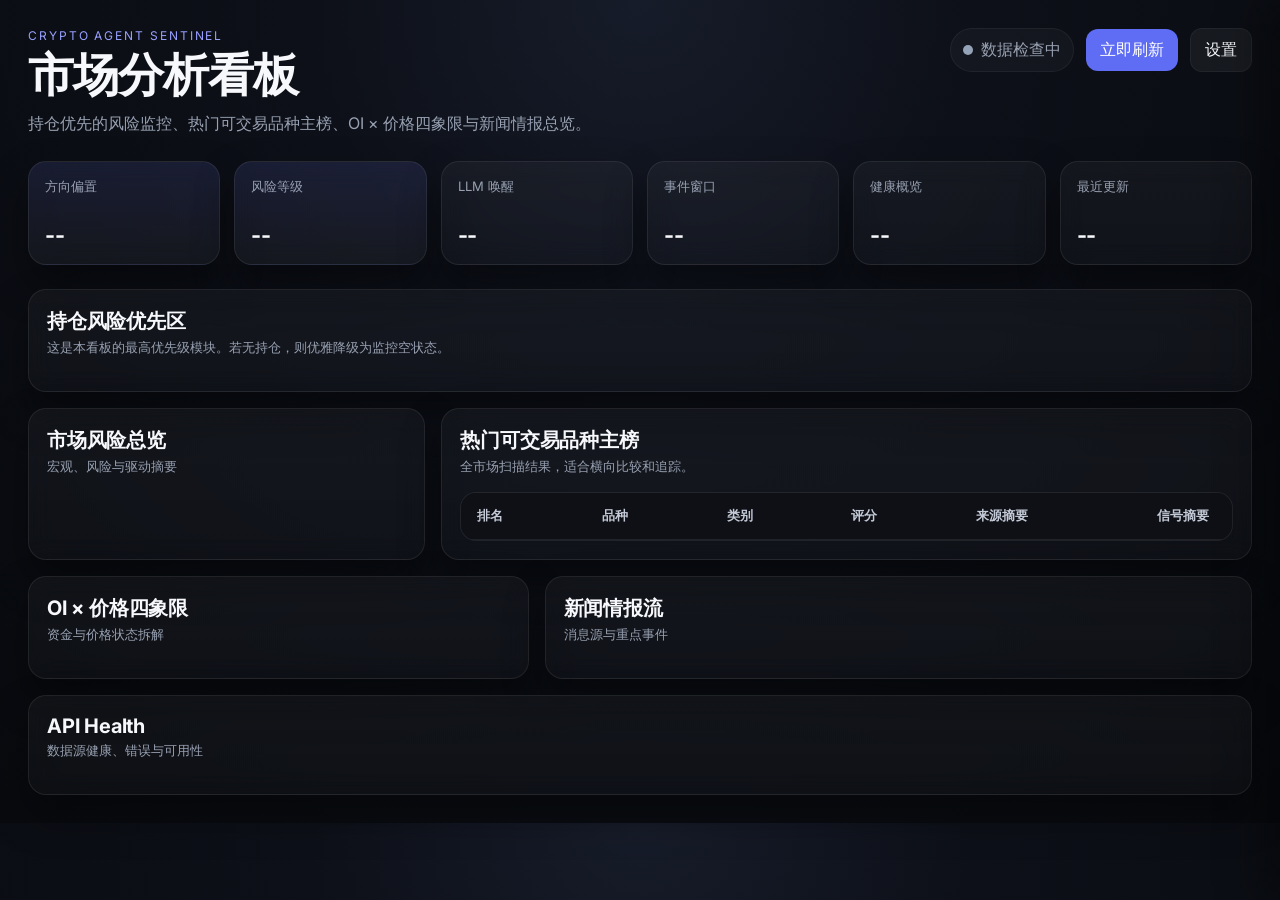
==== dashboard/static/index.html @ 9422a190 "feat: publish okx market sentinel skill repo" ====
<!DOCTYPE html>
<html lang="zh-CN">
<head>
  <meta charset="UTF-8">
  <meta name="viewport" content="width=device-width, initial-scale=1.0">
  <title>市场分析看板</title>
  <link href="https://fonts.googleapis.com/css2?family=Inter:wght@300;400;500;600;700&family=JetBrains+Mono:wght@400;500&display=swap" rel="stylesheet">
  <link rel="stylesheet" href="styles.css">
</head>
<body>
  <div class="app-shell">
    <header class="topbar">
      <div class="hero-copy">
        <p class="eyebrow">Crypto Agent Sentinel</p>
        <h1>市场分析看板</h1>
        <p class="subtitle">持仓优先的风险监控、热门可交易品种主榜、OI × 价格四象限与新闻情报总览。</p>
      </div>
      <div class="top-actions">
        <div class="status-pill">
          <span class="dot" id="top-health-dot"></span>
          <span id="top-health-text">数据检查中</span>
        </div>
        <button id="refresh-now" class="primary-btn">立即刷新</button>
        <button id="open-settings" class="ghost-btn">设置</button>
      </div>
    </header>

    <section class="summary-grid">
      <article class="summary-card card emphasis-risk"><span>方向偏置</span><strong id="regime-bias">--</strong></article>
      <article class="summary-card card emphasis-risk"><span>风险等级</span><strong id="risk-state">--</strong></article>
      <article class="summary-card card"><span>LLM 唤醒</span><strong id="llm-wake">--</strong></article>
      <article class="summary-card card"><span>事件窗口</span><strong id="event-window">--</strong></article>
      <article class="summary-card card"><span>健康概览</span><strong id="health-overview">--</strong></article>
      <article class="summary-card card"><span>最近更新</span><strong id="generated-at">--</strong></article>
    </section>

    <main class="dashboard-grid">
      <section class="card holdings-priority-panel">
        <div class="panel-head">
          <div>
            <h2>持仓风险优先区</h2>
            <p>这是本看板的最高优先级模块。若无持仓，则优雅降级为监控空状态。</p>
          </div>
        </div>
        <div id="holdings-priority-hero" class="holdings-priority-hero"></div>
        <div id="holdings-risk-list" class="holdings-list"></div>
      </section>

      <section class="card market-panel">
        <div class="panel-head"><div><h2>市场风险总览</h2><p>宏观、风险与驱动摘要</p></div></div>
        <div id="market-state" class="market-state"></div>
      </section>

      <section class="card hot-symbols-panel">
        <div class="panel-head">
          <div>
            <h2>热门可交易品种主榜</h2>
            <p>全市场扫描结果，适合横向比较和追踪。</p>
          </div>
        </div>
        <div class="table-shell">
          <table id="hot-symbols-table" class="hot-symbols-table">
            <thead>
              <tr>
                <th>排名</th>
                <th>品种</th>
                <th>类别</th>
                <th>评分</th>
                <th>来源摘要</th>
                <th>信号摘要</th>
              </tr>
            </thead>
            <tbody id="hot-symbols-table-body"></tbody>
          </table>
        </div>
      </section>

      <section class="card quadrant-panel">
        <div class="panel-head"><div><h2>OI × 价格四象限</h2><p>资金与价格状态拆解</p></div></div>
        <div id="quadrant-grid" class="quadrant-grid"></div>
      </section>

      <section class="card news-panel">
        <div class="panel-head"><div><h2>新闻情报流</h2><p>消息源与重点事件</p></div></div>
        <div id="news-columns" class="news-columns"></div>
      </section>

      <section class="card health-panel">
        <div class="panel-head"><div><h2>API Health</h2><p>数据源健康、错误与可用性</p></div></div>
        <div id="health-list" class="health-list"></div>
      </section>
    </main>
  </div>

  <aside id="settings-drawer" class="settings-drawer" aria-hidden="true">
    <div class="drawer-backdrop" id="drawer-backdrop"></div>
    <div class="drawer-panel">
      <div class="drawer-header">
        <div>
          <h2>刷新设置</h2>
          <p>调整后端刷新节奏、前端轮询频率，并可刷新 Semantic Compass 语义短语包。</p>
        </div>
        <button id="close-settings" class="icon-btn" aria-label="关闭设置">×</button>
      </div>
      <div class="settings-grid">
        <label>
          <span>后端刷新频率</span>
          <select id="backend-refresh-minutes">
            <option value="5">5 分钟</option>
            <option value="15">15 分钟</option>
            <option value="30" selected>30 分钟</option>
            <option value="60">60 分钟</option>
          </select>
        </label>
        <label>
          <span>前端轮询频率</span>
          <select id="frontend-poll-seconds">
            <option value="5">5 秒</option>
            <option value="10" selected>10 秒</option>
            <option value="30">30 秒</option>
            <option value="60">60 秒</option>
          </select>
        </label>
        <label>
          <span>Semantic Compass 刷新简报</span>
          <textarea id="semantic-compass-brief" rows="6" placeholder="例如：补充霍尔木兹海峡关闭 / 恢复通航 / 未达升级门槛 / 交易所宕机 / 稳定币脱锚等常见表述"></textarea>
        </label>
        <div class="compass-meta-card">
          <strong>Semantic Compass</strong>
          <p id="semantic-compass-status">状态：idle</p>
          <p id="semantic-compass-updated">最近刷新：--</p>
        </div>
      </div>
      <div class="drawer-actions drawer-actions-split">
        <button id="refresh-semantic-compass" class="ghost-btn">刷新 Semantic Compass</button>
        <button id="save-settings" class="primary-btn">保存设置</button>
      </div>
    </div>
  </aside>

  <script src="app.js"></script>
</body>
</html>
---- dashboard/static/styles.css ----
:root {
  --bg: #090b10;
  --surface-0: #0f1117;
  --surface-1: #151821;
  --surface-2: #1c2130;
  --border: rgba(255,255,255,0.08);
  --border-subtle: rgba(255,255,255,0.05);
  --text: #f7f8fb;
  --muted: #98a1b2;
  --accent: #7c84ff;
  --accent-bg: #5f6df4;
  --green: #22c55e;
  --amber: #f59e0b;
  --red: #ef4444;
  --shadow: 0 20px 40px rgba(0,0,0,0.38);
}
* { box-sizing: border-box; }
body {
  margin: 0;
  font-family: 'Inter', system-ui, -apple-system, 'Segoe UI', Roboto, sans-serif;
  background: radial-gradient(circle at top, #171c2a 0%, #0d1018 32%, #080a0e 100%);
  color: var(--text);
}
.app-shell { max-width: 1480px; margin: 0 auto; padding: 28px; }
.topbar { display: flex; justify-content: space-between; align-items: flex-start; gap: 20px; margin-bottom: 24px; }
.hero-copy { max-width: 820px; }
.eyebrow { color: #98a0ff; text-transform: uppercase; letter-spacing: .16em; font-size: 12px; margin: 0 0 8px; }
h1 { font-size: 46px; line-height: 1; letter-spacing: -1.1px; margin: 0 0 12px; }
.subtitle { color: var(--muted); margin: 0; font-size: 16px; line-height: 1.75; }
.top-actions { display: flex; align-items: center; gap: 12px; }
.status-pill { display: inline-flex; align-items: center; gap: 8px; padding: 10px 12px; border: 1px solid var(--border-subtle); background: rgba(255,255,255,0.03); border-radius: 999px; color: var(--muted); }
.dot { width: 10px; height: 10px; border-radius: 50%; display: inline-block; background: #94a3b8; }
.card { background: linear-gradient(180deg, rgba(255,255,255,0.04), rgba(255,255,255,0.025)); border: 1px solid var(--border); border-radius: 18px; box-shadow: var(--shadow); backdrop-filter: blur(12px); }
button { border: 0; border-radius: 12px; padding: 10px 14px; cursor: pointer; font: inherit; }
.primary-btn { background: var(--accent-bg); color: white; }
.ghost-btn, .icon-btn { background: rgba(255,255,255,0.05); color: var(--text); border: 1px solid var(--border-subtle); }
.summary-grid { display: grid; grid-template-columns: repeat(6, 1fr); gap: 14px; margin-bottom: 24px; }
.summary-card { padding: 16px; min-height: 104px; display: flex; flex-direction: column; justify-content: space-between; }
.summary-card span { color: var(--muted); font-size: 13px; }
.summary-card strong { font-size: 22px; letter-spacing: -0.3px; }
.emphasis-risk { background: linear-gradient(180deg, rgba(124,132,255,0.13), rgba(255,255,255,0.04)); }
.dashboard-grid { display: grid; grid-template-columns: repeat(12, 1fr); gap: 16px; }
.holdings-priority-panel, .market-panel, .hot-symbols-panel, .quadrant-panel, .news-panel, .health-panel { padding: 18px; }
.holdings-priority-panel { grid-column: span 12; }
.market-panel { grid-column: span 4; }
.hot-symbols-panel { grid-column: span 8; }
.quadrant-panel { grid-column: span 5; }
.news-panel { grid-column: span 7; }
.health-panel { grid-column: span 12; }
.panel-head { display: flex; align-items: center; justify-content: space-between; gap: 12px; }
.panel-head h2, .drawer-header h2 { margin: 0; font-size: 20px; letter-spacing: -0.2px; }
.panel-head p, .drawer-header p { margin: 4px 0 0; color: var(--muted); font-size: 13px; }
.market-state, .holdings-priority-hero, .holdings-list, .table-shell, .news-columns, .quadrant-grid, .health-list { margin-top: 16px; }
.priority-state-card, .empty-state-card, .metric-block, .health-item, .news-card, .quadrant-card, .holding-item { padding: 16px; border-radius: 16px; border: 1px solid var(--border-subtle); background: rgba(255,255,255,0.03); }
.section-kicker { display: inline-block; margin-bottom: 8px; color: #aab2ff; font-size: 12px; text-transform: uppercase; letter-spacing: .14em; }
.priority-state-card { display: flex; justify-content: space-between; gap: 18px; align-items: center; }
.priority-state-card h3, .empty-state-card h3 { margin: 0 0 8px; font-size: 22px; letter-spacing: -0.4px; }
.priority-state-card p, .empty-state-card p { margin: 0; color: var(--muted); line-height: 1.7; }
.priority-risk-chip { padding: 10px 14px; border-radius: 999px; font-weight: 600; background: rgba(255,255,255,0.06); white-space: nowrap; }
.empty-state-card { display: flex; align-items: center; gap: 16px; min-height: 120px; }
.empty-state-icon { width: 56px; height: 56px; border-radius: 50%; display: grid; place-items: center; font-size: 24px; color: #b3bafc; background: radial-gradient(circle, rgba(124,132,255,0.22), rgba(124,132,255,0.06)); }
.metric-block h3 { margin: 0 0 8px; font-size: 14px; color: var(--muted); }
.metric-block p, .metric-block li { margin: 0; font-size: 14px; line-height: 1.7; }
.metric-block ul, .quadrant-card ul, .news-card ul { margin: 0; padding-left: 18px; }
.emphasis-block { background: linear-gradient(180deg, rgba(255,255,255,0.05), rgba(255,255,255,0.03)); }
.holdings-list, .health-list { display: grid; gap: 12px; }
.rank-item-top { display: flex; justify-content: space-between; align-items: center; gap: 12px; }
.tag { display: inline-flex; align-items: center; gap: 6px; padding: 5px 8px; border-radius: 999px; font-size: 12px; background: rgba(124,132,255,0.14); color: #d0d3ff; }
.rank-meta, .submeta { color: var(--muted); font-size: 13px; line-height: 1.7; margin-top: 8px; }
.table-shell { overflow: auto; border: 1px solid var(--border-subtle); border-radius: 16px; background: rgba(255,255,255,0.025); }
.hot-symbols-table { width: 100%; border-collapse: collapse; min-width: 860px; }
.hot-symbols-table th, .hot-symbols-table td { padding: 14px 16px; text-align: left; border-bottom: 1px solid rgba(255,255,255,0.05); vertical-align: top; }
.hot-symbols-table th { position: sticky; top: 0; background: rgba(15,17,23,0.98); color: #c4cad7; font-size: 13px; z-index: 1; }
.hot-symbols-table td:nth-child(1), .hot-symbols-table td:nth-child(4) { font-family: 'JetBrains Mono', ui-monospace, monospace; }
.hot-symbols-table tr:hover td { background: rgba(255,255,255,0.025); }
.table-empty { text-align: center; color: var(--muted); }
.news-columns { display: grid; grid-template-columns: 1fr 1fr; gap: 12px; }
.news-card h3, .quadrant-card h3 { margin: 0 0 10px; font-size: 15px; }
.news-card li { margin-bottom: 10px; line-height: 1.65; color: #d6d9e3; }
.news-source { display: block; color: var(--muted); font-size: 12px; margin-top: 4px; }
.quadrant-grid { display: grid; grid-template-columns: 1fr 1fr; gap: 12px; }
.quadrant-card li { display: flex; justify-content: space-between; gap: 12px; margin-bottom: 8px; color: #d6d9e3; }
.empty-list { color: var(--muted); }
.status-ok { color: var(--green); background: rgba(34,197,94,0.12); }
.status-partial, .status-medium { color: var(--amber); background: rgba(245,158,11,0.12); }
.status-error, .status-extreme, .status-high { color: var(--red); background: rgba(239,68,68,0.12); }
.status-low, .status-bullish { color: var(--green); }
.status-neutral { color: #cbd5e1; }
.mono { font-family: 'JetBrains Mono', ui-monospace, monospace; }
.settings-drawer { position: fixed; inset: 0; pointer-events: none; }
.drawer-backdrop { position: absolute; inset: 0; background: rgba(0,0,0,0.48); opacity: 0; transition: opacity .2s ease; }
.drawer-panel { position: absolute; top: 0; right: 0; width: min(420px, 92vw); height: 100%; padding: 24px; background: linear-gradient(180deg, rgba(24,28,40,0.98), rgba(14,17,25,0.98)); border-left: 1px solid var(--border); transform: translateX(100%); transition: transform .24s ease; box-shadow: -20px 0 40px rgba(0,0,0,0.35); }
.settings-drawer.open { pointer-events: auto; }
.settings-drawer.open .drawer-backdrop { opacity: 1; }
.settings-drawer.open .drawer-panel { transform: translateX(0); }
.drawer-header { display: flex; justify-content: space-between; gap: 12px; align-items: start; margin-bottom: 20px; }
.settings-grid { display: grid; grid-template-columns: 1fr; gap: 14px; }
label span { display: block; color: var(--muted); font-size: 13px; margin-bottom: 8px; }
select, textarea { width: 100%; background: rgba(255,255,255,0.04); color: var(--text); border: 1px solid var(--border-subtle); border-radius: 12px; padding: 10px 12px; font: inherit; }
textarea { min-height: 120px; resize: vertical; }
.compass-meta-card { border: 1px solid var(--border-subtle); border-radius: 16px; padding: 14px; background: rgba(255,255,255,0.03); }
.compass-meta-card p { margin: 8px 0 0; color: var(--muted); }
.drawer-actions { margin-top: 20px; display: flex; justify-content: flex-end; }
.drawer-actions-split { justify-content: space-between; gap: 12px; }
@media (max-width: 1180px) {
  .summary-grid { grid-template-columns: repeat(3, 1fr); }
  .topbar { flex-direction: column; }
  .market-panel, .hot-symbols-panel, .quadrant-panel, .news-panel, .health-panel { grid-column: span 12; }
}
@media (max-width: 720px) {
  .app-shell { padding: 16px; }
  h1 { font-size: 34px; }
  .summary-grid { grid-template-columns: repeat(2, 1fr); }
  .top-actions { width: 100%; flex-wrap: wrap; }
  .news-columns, .quadrant-grid { grid-template-columns: 1fr; }
  .priority-state-card { flex-direction: column; align-items: flex-start; }
  .empty-state-card { flex-direction: column; align-items: flex-start; }
}
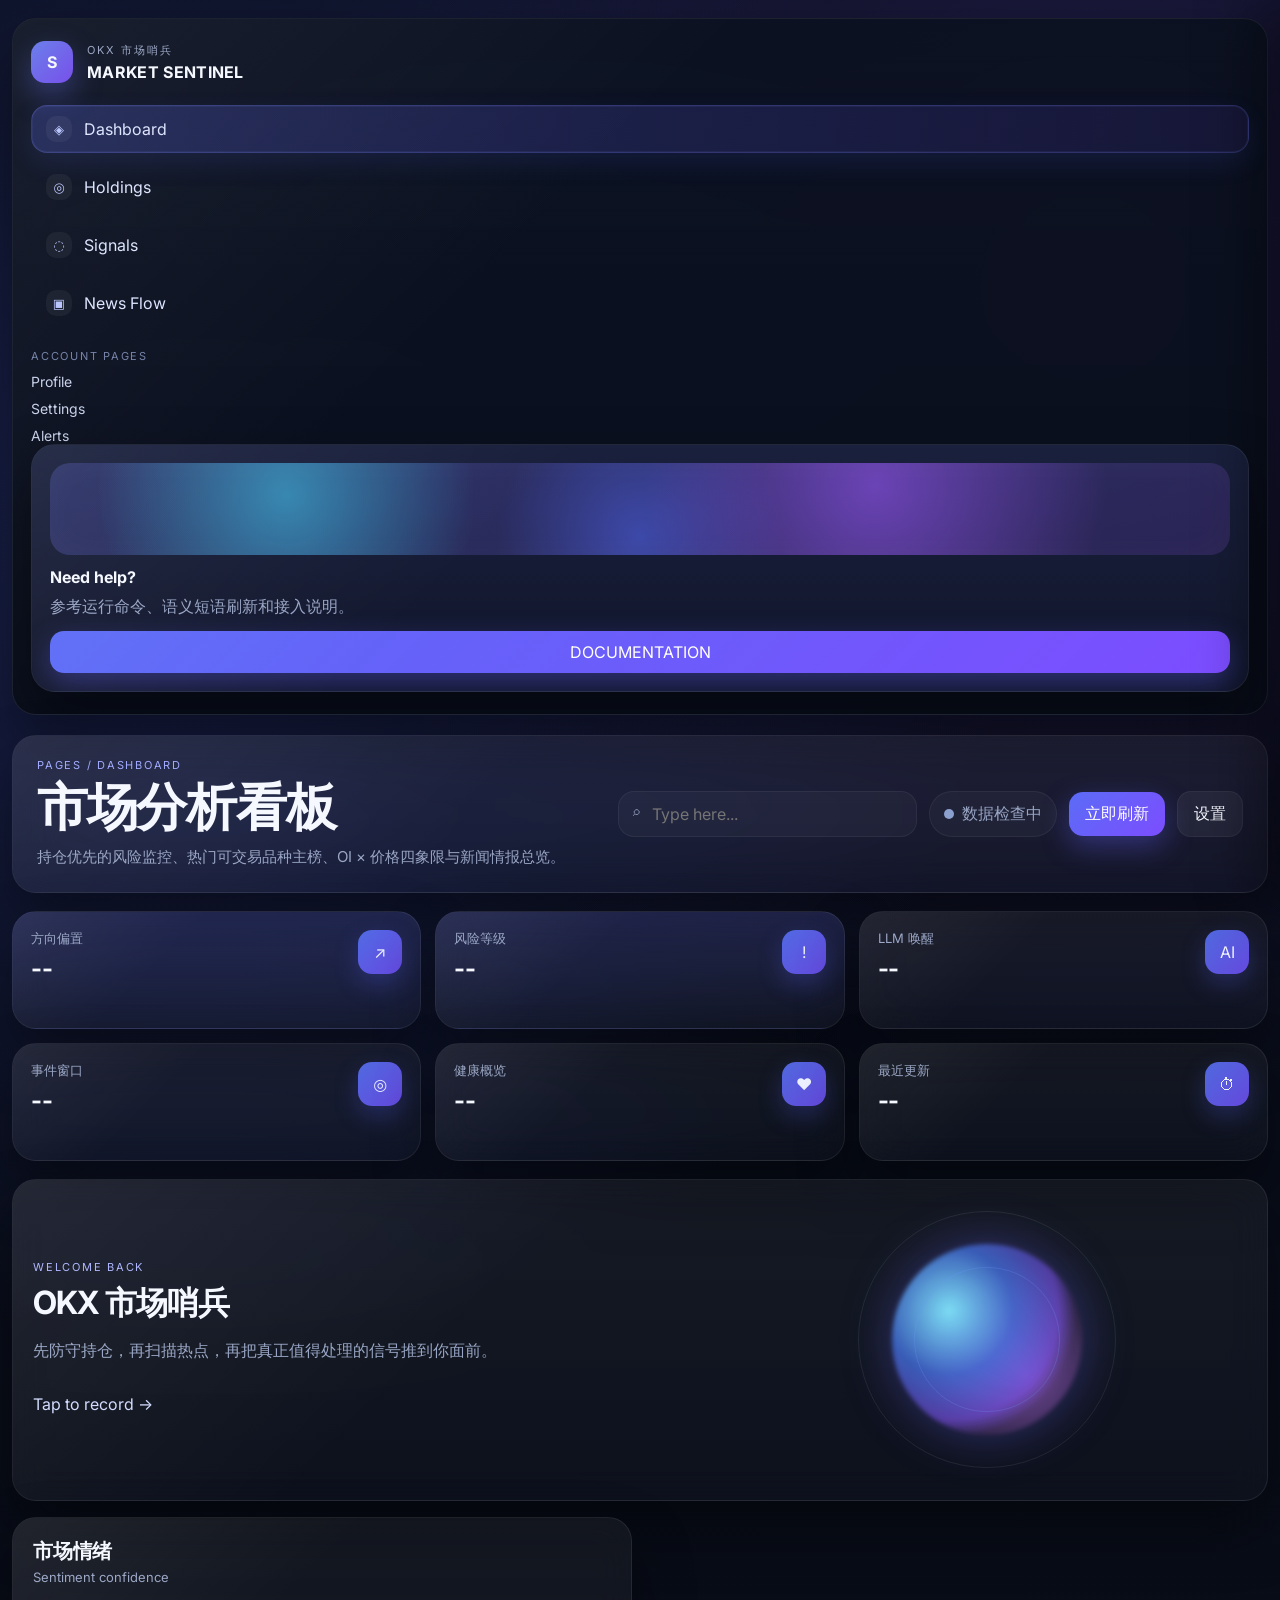
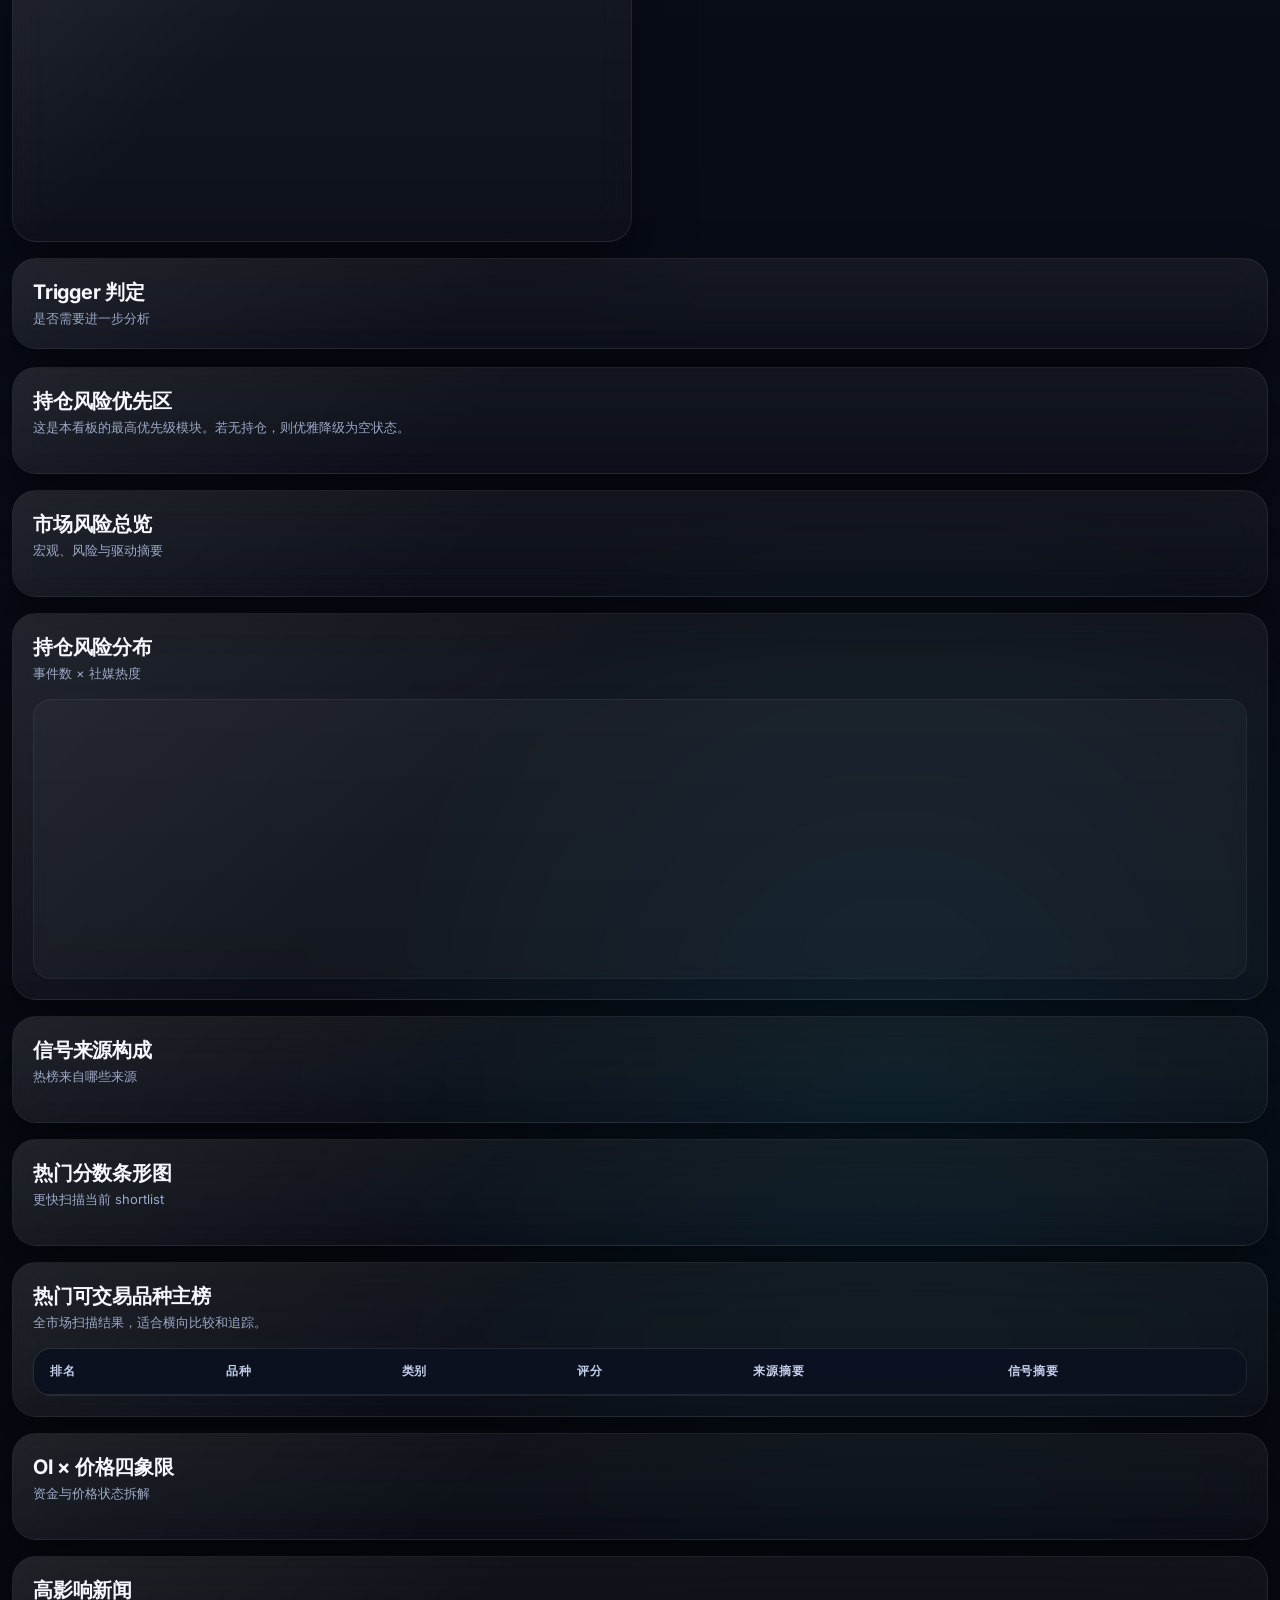
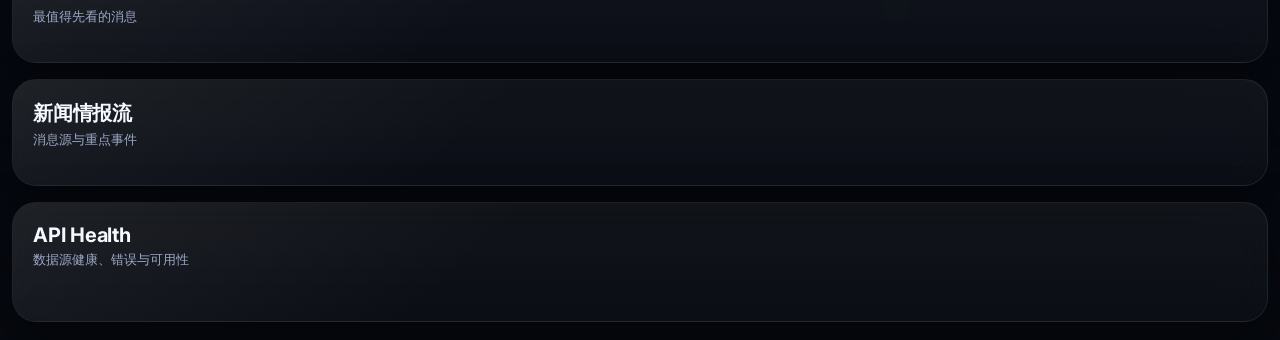
==== commit cd67a796: "feat: redesign dashboard and add screenshot to chinese readme" ====
--- a/dashboard/static/index.html
+++ b/dashboard/static/index.html
@@ -8,88 +8,270 @@
   <link rel="stylesheet" href="styles.css">
 </head>
 <body>
-  <div class="app-shell">
-    <header class="topbar">
-      <div class="hero-copy">
-        <p class="eyebrow">Crypto Agent Sentinel</p>
-        <h1>市场分析看板</h1>
-        <p class="subtitle">持仓优先的风险监控、热门可交易品种主榜、OI × 价格四象限与新闻情报总览。</p>
-      </div>
-      <div class="top-actions">
-        <div class="status-pill">
-          <span class="dot" id="top-health-dot"></span>
-          <span id="top-health-text">数据检查中</span>
-        </div>
-        <button id="refresh-now" class="primary-btn">立即刷新</button>
-        <button id="open-settings" class="ghost-btn">设置</button>
-      </div>
-    </header>
-
-    <section class="summary-grid">
-      <article class="summary-card card emphasis-risk"><span>方向偏置</span><strong id="regime-bias">--</strong></article>
-      <article class="summary-card card emphasis-risk"><span>风险等级</span><strong id="risk-state">--</strong></article>
-      <article class="summary-card card"><span>LLM 唤醒</span><strong id="llm-wake">--</strong></article>
-      <article class="summary-card card"><span>事件窗口</span><strong id="event-window">--</strong></article>
-      <article class="summary-card card"><span>健康概览</span><strong id="health-overview">--</strong></article>
-      <article class="summary-card card"><span>最近更新</span><strong id="generated-at">--</strong></article>
-    </section>
-
-    <main class="dashboard-grid">
-      <section class="card holdings-priority-panel">
-        <div class="panel-head">
-          <div>
-            <h2>持仓风险优先区</h2>
-            <p>这是本看板的最高优先级模块。若无持仓，则优雅降级为监控空状态。</p>
-          </div>
-        </div>
-        <div id="holdings-priority-hero" class="holdings-priority-hero"></div>
-        <div id="holdings-risk-list" class="holdings-list"></div>
+  <div class="app-shell dashboard-layout">
+    <aside class="dashboard-sidebar card">
+      <div class="brand-block">
+        <div class="brand-mark">S</div>
+        <div>
+          <p class="brand-kicker">OKX 市场哨兵</p>
+          <h2>MARKET SENTINEL</h2>
+        </div>
+      </div>
+
+      <nav class="sidebar-nav">
+        <button class="sidebar-item is-active">
+          <span class="sidebar-icon">◈</span>
+          <span>Dashboard</span>
+        </button>
+        <button class="sidebar-item">
+          <span class="sidebar-icon">◎</span>
+          <span>Holdings</span>
+        </button>
+        <button class="sidebar-item">
+          <span class="sidebar-icon">◌</span>
+          <span>Signals</span>
+        </button>
+        <button class="sidebar-item">
+          <span class="sidebar-icon">▣</span>
+          <span>News Flow</span>
+        </button>
+      </nav>
+
+      <div class="sidebar-section-label">ACCOUNT PAGES</div>
+      <div class="sidebar-mini-list">
+        <span>Profile</span>
+        <span>Settings</span>
+        <span>Alerts</span>
+      </div>
+
+      <div class="sidebar-help card">
+        <div class="sidebar-help-glow"></div>
+        <strong>Need help?</strong>
+        <p>参考运行命令、语义短语刷新和接入说明。</p>
+        <button class="primary-btn sidebar-doc-btn">DOCUMENTATION</button>
+      </div>
+    </aside>
+
+    <div class="main-shell">
+      <header class="topbar card">
+        <div class="hero-copy">
+          <p class="eyebrow">Pages / Dashboard</p>
+          <h1>市场分析看板</h1>
+          <p class="subtitle">持仓优先的风险监控、热门可交易品种主榜、OI × 价格四象限与新闻情报总览。</p>
+        </div>
+        <div class="top-actions">
+          <label class="search-shell">
+            <span>⌕</span>
+            <input id="dashboard-search" type="search" placeholder="Type here...">
+          </label>
+          <div class="status-pill">
+            <span class="dot" id="top-health-dot"></span>
+            <span id="top-health-text">数据检查中</span>
+          </div>
+          <button id="refresh-now" class="primary-btn">立即刷新</button>
+          <button id="open-settings" class="ghost-btn">设置</button>
+        </div>
+      </header>
+
+      <section class="summary-grid">
+        <article class="summary-card card emphasis-risk">
+          <div>
+            <span>方向偏置</span>
+            <strong id="regime-bias">--</strong>
+          </div>
+          <div class="summary-icon">↗</div>
+        </article>
+        <article class="summary-card card emphasis-risk">
+          <div>
+            <span>风险等级</span>
+            <strong id="risk-state">--</strong>
+          </div>
+          <div class="summary-icon">!</div>
+        </article>
+        <article class="summary-card card">
+          <div>
+            <span>LLM 唤醒</span>
+            <strong id="llm-wake">--</strong>
+          </div>
+          <div class="summary-icon">AI</div>
+        </article>
+        <article class="summary-card card">
+          <div>
+            <span>事件窗口</span>
+            <strong id="event-window">--</strong>
+          </div>
+          <div class="summary-icon">◎</div>
+        </article>
+        <article class="summary-card card">
+          <div>
+            <span>健康概览</span>
+            <strong id="health-overview">--</strong>
+          </div>
+          <div class="summary-icon">♥</div>
+        </article>
+        <article class="summary-card card">
+          <div>
+            <span>最近更新</span>
+            <strong id="generated-at">--</strong>
+          </div>
+          <div class="summary-icon">⏱</div>
+        </article>
       </section>
 
-      <section class="card market-panel">
-        <div class="panel-head"><div><h2>市场风险总览</h2><p>宏观、风险与驱动摘要</p></div></div>
-        <div id="market-state" class="market-state"></div>
+      <section class="hero-grid">
+        <article id="welcome-hero-card" class="card welcome-hero-card">
+          <div class="welcome-copy">
+            <span class="section-kicker">Welcome back</span>
+            <h2>OKX 市场哨兵</h2>
+            <p id="welcome-hero-text">先防守持仓，再扫描热点，再把真正值得处理的信号推到你面前。</p>
+            <button class="ghost-btn hero-link-btn">Tap to record →</button>
+          </div>
+          <div class="hero-orb-wrap" aria-hidden="true">
+            <div class="hero-orb"></div>
+            <div class="hero-ring hero-ring-a"></div>
+            <div class="hero-ring hero-ring-b"></div>
+          </div>
+        </article>
+
+        <article id="sentiment-gauge-panel" class="card sentiment-gauge-panel">
+          <div class="panel-head compact-head">
+            <div>
+              <h2>市场情绪</h2>
+              <p>Sentiment confidence</p>
+            </div>
+          </div>
+          <div id="sentiment-gauge" class="gauge-shell"></div>
+        </article>
+
+        <article id="wake-banner-panel" class="card wake-banner-panel">
+          <div class="panel-head compact-head">
+            <div>
+              <h2>Trigger 判定</h2>
+              <p>是否需要进一步分析</p>
+            </div>
+          </div>
+          <div id="wake-banner-body" class="wake-banner-body"></div>
+        </article>
       </section>
 
-      <section class="card hot-symbols-panel">
-        <div class="panel-head">
-          <div>
-            <h2>热门可交易品种主榜</h2>
-            <p>全市场扫描结果，适合横向比较和追踪。</p>
-          </div>
-        </div>
-        <div class="table-shell">
-          <table id="hot-symbols-table" class="hot-symbols-table">
-            <thead>
-              <tr>
-                <th>排名</th>
-                <th>品种</th>
-                <th>类别</th>
-                <th>评分</th>
-                <th>来源摘要</th>
-                <th>信号摘要</th>
-              </tr>
-            </thead>
-            <tbody id="hot-symbols-table-body"></tbody>
-          </table>
-        </div>
-      </section>
-
-      <section class="card quadrant-panel">
-        <div class="panel-head"><div><h2>OI × 价格四象限</h2><p>资金与价格状态拆解</p></div></div>
-        <div id="quadrant-grid" class="quadrant-grid"></div>
-      </section>
-
-      <section class="card news-panel">
-        <div class="panel-head"><div><h2>新闻情报流</h2><p>消息源与重点事件</p></div></div>
-        <div id="news-columns" class="news-columns"></div>
-      </section>
-
-      <section class="card health-panel">
-        <div class="panel-head"><div><h2>API Health</h2><p>数据源健康、错误与可用性</p></div></div>
-        <div id="health-list" class="health-list"></div>
-      </section>
-    </main>
+      <main class="dashboard-grid">
+        <section class="card holdings-priority-panel">
+          <div class="panel-head">
+            <div>
+              <h2>持仓风险优先区</h2>
+              <p>这是本看板的最高优先级模块。若无持仓，则优雅降级为空状态。</p>
+            </div>
+          </div>
+          <div id="holdings-priority-hero" class="holdings-priority-hero"></div>
+          <div id="holdings-risk-list" class="holdings-list"></div>
+        </section>
+
+        <section class="card market-panel">
+          <div class="panel-head">
+            <div>
+              <h2>市场风险总览</h2>
+              <p>宏观、风险与驱动摘要</p>
+            </div>
+          </div>
+          <div id="market-state" class="market-state"></div>
+        </section>
+
+        <section id="holdings-scatter-panel" class="card holdings-scatter-panel">
+          <div class="panel-head">
+            <div>
+              <h2>持仓风险分布</h2>
+              <p>事件数 × 社媒热度</p>
+            </div>
+          </div>
+          <div id="holdings-scatter-plot" class="chart-canvas scatter-plot"></div>
+        </section>
+
+        <section id="source-composition-panel" class="card source-composition-panel">
+          <div class="panel-head">
+            <div>
+              <h2>信号来源构成</h2>
+              <p>热榜来自哪些来源</p>
+            </div>
+          </div>
+          <div id="source-composition-chart" class="composition-chart"></div>
+        </section>
+
+        <section id="score-bar-panel" class="card score-bar-panel">
+          <div class="panel-head">
+            <div>
+              <h2>热门分数条形图</h2>
+              <p>更快扫描当前 shortlist</p>
+            </div>
+          </div>
+          <div id="score-bar-chart" class="score-bar-chart"></div>
+        </section>
+
+        <section class="card hot-symbols-panel">
+          <div class="panel-head">
+            <div>
+              <h2>热门可交易品种主榜</h2>
+              <p>全市场扫描结果，适合横向比较和追踪。</p>
+            </div>
+          </div>
+          <div class="table-shell">
+            <table id="hot-symbols-table" class="hot-symbols-table">
+              <thead>
+                <tr>
+                  <th>排名</th>
+                  <th>品种</th>
+                  <th>类别</th>
+                  <th>评分</th>
+                  <th>来源摘要</th>
+                  <th>信号摘要</th>
+                </tr>
+              </thead>
+              <tbody id="hot-symbols-table-body"></tbody>
+            </table>
+          </div>
+        </section>
+
+        <section class="card quadrant-panel">
+          <div class="panel-head">
+            <div>
+              <h2>OI × 价格四象限</h2>
+              <p>资金与价格状态拆解</p>
+            </div>
+          </div>
+          <div id="quadrant-grid" class="quadrant-grid"></div>
+        </section>
+
+        <section id="high-impact-news-panel" class="card high-impact-news-panel">
+          <div class="panel-head">
+            <div>
+              <h2>高影响新闻</h2>
+              <p>最值得先看的消息</p>
+            </div>
+          </div>
+          <div id="high-impact-news-list" class="high-impact-news-list"></div>
+        </section>
+
+        <section class="card news-panel">
+          <div class="panel-head">
+            <div>
+              <h2>新闻情报流</h2>
+              <p>消息源与重点事件</p>
+            </div>
+          </div>
+          <div id="news-columns" class="news-columns"></div>
+        </section>
+
+        <section class="card health-panel">
+          <div class="panel-head">
+            <div>
+              <h2>API Health</h2>
+              <p>数据源健康、错误与可用性</p>
+            </div>
+          </div>
+          <div id="health-overview-chart" class="health-overview-chart"></div>
+          <div id="health-list" class="health-list"></div>
+        </section>
+      </main>
+    </div>
   </div>
 
   <aside id="settings-drawer" class="settings-drawer" aria-hidden="true">
--- a/dashboard/static/styles.css
+++ b/dashboard/static/styles.css
@@ -1,118 +1,793 @@
 :root {
-  --bg: #090b10;
-  --surface-0: #0f1117;
-  --surface-1: #151821;
-  --surface-2: #1c2130;
-  --border: rgba(255,255,255,0.08);
-  --border-subtle: rgba(255,255,255,0.05);
-  --text: #f7f8fb;
-  --muted: #98a1b2;
-  --accent: #7c84ff;
-  --accent-bg: #5f6df4;
+  --bg: #070b14;
+  --bg-2: #0b1020;
+  --surface-0: rgba(11, 17, 32, 0.88);
+  --surface-1: rgba(18, 24, 43, 0.92);
+  --surface-2: rgba(24, 31, 56, 0.92);
+  --panel-glow: rgba(76, 106, 255, 0.22);
+  --panel-glow-2: rgba(141, 92, 255, 0.22);
+  --border: rgba(255, 255, 255, 0.08);
+  --border-subtle: rgba(255, 255, 255, 0.05);
+  --text: #f6f8ff;
+  --muted: #98a5c4;
+  --muted-2: #7381a7;
+  --accent: #7e87ff;
+  --accent-2: #65d9ff;
+  --accent-bg: linear-gradient(135deg, #5b6cf6 0%, #7c4dff 100%);
   --green: #22c55e;
   --amber: #f59e0b;
   --red: #ef4444;
-  --shadow: 0 20px 40px rgba(0,0,0,0.38);
-}
+  --shadow: 0 28px 60px rgba(0, 0, 0, 0.42);
+}
+
 * { box-sizing: border-box; }
+
+html, body { min-height: 100%; }
+
 body {
   margin: 0;
   font-family: 'Inter', system-ui, -apple-system, 'Segoe UI', Roboto, sans-serif;
-  background: radial-gradient(circle at top, #171c2a 0%, #0d1018 32%, #080a0e 100%);
   color: var(--text);
-}
-.app-shell { max-width: 1480px; margin: 0 auto; padding: 28px; }
-.topbar { display: flex; justify-content: space-between; align-items: flex-start; gap: 20px; margin-bottom: 24px; }
-.hero-copy { max-width: 820px; }
-.eyebrow { color: #98a0ff; text-transform: uppercase; letter-spacing: .16em; font-size: 12px; margin: 0 0 8px; }
-h1 { font-size: 46px; line-height: 1; letter-spacing: -1.1px; margin: 0 0 12px; }
-.subtitle { color: var(--muted); margin: 0; font-size: 16px; line-height: 1.75; }
-.top-actions { display: flex; align-items: center; gap: 12px; }
-.status-pill { display: inline-flex; align-items: center; gap: 8px; padding: 10px 12px; border: 1px solid var(--border-subtle); background: rgba(255,255,255,0.03); border-radius: 999px; color: var(--muted); }
-.dot { width: 10px; height: 10px; border-radius: 50%; display: inline-block; background: #94a3b8; }
-.card { background: linear-gradient(180deg, rgba(255,255,255,0.04), rgba(255,255,255,0.025)); border: 1px solid var(--border); border-radius: 18px; box-shadow: var(--shadow); backdrop-filter: blur(12px); }
-button { border: 0; border-radius: 12px; padding: 10px 14px; cursor: pointer; font: inherit; }
-.primary-btn { background: var(--accent-bg); color: white; }
-.ghost-btn, .icon-btn { background: rgba(255,255,255,0.05); color: var(--text); border: 1px solid var(--border-subtle); }
-.summary-grid { display: grid; grid-template-columns: repeat(6, 1fr); gap: 14px; margin-bottom: 24px; }
-.summary-card { padding: 16px; min-height: 104px; display: flex; flex-direction: column; justify-content: space-between; }
-.summary-card span { color: var(--muted); font-size: 13px; }
-.summary-card strong { font-size: 22px; letter-spacing: -0.3px; }
-.emphasis-risk { background: linear-gradient(180deg, rgba(124,132,255,0.13), rgba(255,255,255,0.04)); }
-.dashboard-grid { display: grid; grid-template-columns: repeat(12, 1fr); gap: 16px; }
-.holdings-priority-panel, .market-panel, .hot-symbols-panel, .quadrant-panel, .news-panel, .health-panel { padding: 18px; }
+  background:
+    radial-gradient(circle at 15% 15%, rgba(83, 99, 255, 0.22), transparent 26%),
+    radial-gradient(circle at 85% 8%, rgba(129, 82, 255, 0.18), transparent 24%),
+    radial-gradient(circle at 70% 75%, rgba(31, 208, 255, 0.08), transparent 20%),
+    linear-gradient(180deg, #0a0f1d 0%, #060910 100%);
+}
+
+button, input, textarea, select { font: inherit; }
+button { cursor: pointer; }
+
+.app-shell {
+  width: min(1680px, calc(100vw - 24px));
+  margin: 0 auto;
+  padding: 18px 0;
+}
+
+.dashboard-layout {
+  display: grid;
+  grid-template-columns: 280px minmax(0, 1fr);
+  gap: 20px;
+}
+
+.card {
+  position: relative;
+  background: linear-gradient(180deg, rgba(255,255,255,0.055), rgba(255,255,255,0.025));
+  border: 1px solid var(--border);
+  border-radius: 24px;
+  box-shadow: var(--shadow);
+  backdrop-filter: blur(18px);
+  overflow: hidden;
+}
+
+.card::before {
+  content: '';
+  position: absolute;
+  inset: 0;
+  background: linear-gradient(135deg, rgba(255,255,255,0.06), transparent 38%);
+  pointer-events: none;
+}
+
+.dashboard-sidebar {
+  min-height: calc(100vh - 36px);
+  padding: 22px 18px;
+  display: flex;
+  flex-direction: column;
+  background: linear-gradient(180deg, rgba(12, 18, 33, 0.96), rgba(10, 15, 28, 0.98));
+}
+
+.brand-block {
+  display: flex;
+  align-items: center;
+  gap: 14px;
+  margin-bottom: 22px;
+}
+
+.brand-mark {
+  width: 42px;
+  height: 42px;
+  border-radius: 14px;
+  display: grid;
+  place-items: center;
+  font-weight: 700;
+  background: linear-gradient(135deg, rgba(108, 131, 255, 0.9), rgba(124, 77, 255, 0.9));
+  box-shadow: 0 12px 30px rgba(101, 113, 255, 0.35);
+}
+
+.brand-kicker {
+  margin: 0 0 4px;
+  color: var(--muted);
+  font-size: 11px;
+  letter-spacing: .18em;
+  text-transform: uppercase;
+}
+
+.brand-block h2 {
+  margin: 0;
+  font-size: 16px;
+  letter-spacing: 0.02em;
+}
+
+.sidebar-nav {
+  display: grid;
+  gap: 10px;
+}
+
+.sidebar-item {
+  display: flex;
+  align-items: center;
+  gap: 12px;
+  min-height: 48px;
+  padding: 0 14px;
+  border: 1px solid transparent;
+  border-radius: 16px;
+  background: transparent;
+  color: #dce4ff;
+  text-align: left;
+}
+
+.sidebar-item.is-active,
+.sidebar-item:hover {
+  background: linear-gradient(90deg, rgba(93, 110, 255, 0.24), rgba(123, 78, 255, 0.10));
+  border-color: rgba(123, 132, 255, 0.24);
+  box-shadow: inset 0 0 0 1px rgba(129, 139, 255, 0.08), 0 10px 24px rgba(61, 78, 194, 0.16);
+}
+
+.sidebar-icon {
+  width: 26px;
+  height: 26px;
+  display: grid;
+  place-items: center;
+  border-radius: 10px;
+  background: rgba(255,255,255,0.05);
+  color: #b9c4ff;
+  font-size: 13px;
+}
+
+.sidebar-section-label {
+  margin: 22px 0 10px;
+  color: var(--muted-2);
+  font-size: 11px;
+  letter-spacing: .16em;
+  text-transform: uppercase;
+}
+
+.sidebar-mini-list {
+  display: grid;
+  gap: 10px;
+  color: #c9d2eb;
+  font-size: 14px;
+}
+
+.sidebar-help {
+  margin-top: auto;
+  padding: 18px;
+  background: linear-gradient(180deg, rgba(27, 34, 63, 0.95), rgba(17, 22, 43, 0.98));
+}
+
+.sidebar-help-glow {
+  width: 100%;
+  height: 92px;
+  margin-bottom: 12px;
+  border-radius: 20px;
+  background:
+    radial-gradient(circle at 20% 35%, rgba(58, 219, 255, 0.5), transparent 20%),
+    radial-gradient(circle at 70% 25%, rgba(159, 88, 255, 0.55), transparent 28%),
+    radial-gradient(circle at 50% 80%, rgba(83, 107, 255, 0.48), transparent 24%),
+    linear-gradient(135deg, rgba(108, 119, 255, 0.22), rgba(149, 83, 255, 0.16));
+  box-shadow: inset 0 0 40px rgba(255,255,255,0.03);
+}
+
+.sidebar-help strong { display: block; margin-bottom: 6px; }
+.sidebar-help p { margin: 0 0 12px; color: var(--muted); line-height: 1.65; }
+.sidebar-doc-btn { width: 100%; justify-content: center; }
+
+.main-shell {
+  display: grid;
+  gap: 18px;
+}
+
+.topbar {
+  display: flex;
+  align-items: center;
+  justify-content: space-between;
+  gap: 18px;
+  padding: 22px 24px;
+}
+
+.hero-copy { max-width: 760px; }
+.eyebrow {
+  color: #9da8ff;
+  text-transform: uppercase;
+  letter-spacing: .16em;
+  font-size: 11px;
+  margin: 0 0 8px;
+}
+h1 {
+  margin: 0 0 10px;
+  font-size: clamp(34px, 4vw, 52px);
+  line-height: 1.02;
+  letter-spacing: -1.3px;
+}
+.subtitle {
+  margin: 0;
+  color: var(--muted);
+  font-size: 15px;
+  line-height: 1.8;
+}
+
+.top-actions {
+  display: flex;
+  align-items: center;
+  gap: 12px;
+  flex-wrap: wrap;
+  justify-content: flex-end;
+}
+
+.search-shell {
+  display: inline-flex;
+  align-items: center;
+  gap: 10px;
+  min-width: 220px;
+  padding: 0 14px;
+  height: 46px;
+  border-radius: 16px;
+  border: 1px solid var(--border-subtle);
+  background: rgba(255,255,255,0.035);
+  color: var(--muted);
+}
+.search-shell input {
+  border: 0;
+  outline: 0;
+  color: var(--text);
+  width: 100%;
+  background: transparent;
+}
+
+.status-pill {
+  display: inline-flex;
+  align-items: center;
+  gap: 8px;
+  height: 46px;
+  padding: 0 14px;
+  border: 1px solid var(--border-subtle);
+  background: rgba(255,255,255,0.035);
+  border-radius: 999px;
+  color: var(--muted);
+}
+
+.dot {
+  width: 10px;
+  height: 10px;
+  border-radius: 50%;
+  display: inline-block;
+  background: #8ca0cf;
+}
+
+button {
+  border: 0;
+  border-radius: 14px;
+  padding: 11px 16px;
+}
+
+.primary-btn {
+  color: white;
+  background: var(--accent-bg);
+  box-shadow: 0 10px 28px rgba(99, 96, 255, 0.35);
+}
+
+.ghost-btn, .icon-btn {
+  color: var(--text);
+  background: rgba(255,255,255,0.055);
+  border: 1px solid var(--border-subtle);
+}
+
+.summary-grid {
+  display: grid;
+  grid-template-columns: repeat(6, minmax(0, 1fr));
+  gap: 14px;
+}
+
+.summary-card {
+  min-height: 118px;
+  padding: 18px;
+  display: flex;
+  justify-content: space-between;
+  align-items: stretch;
+  gap: 12px;
+}
+
+.summary-card span {
+  display: block;
+  margin-bottom: 8px;
+  color: var(--muted);
+  font-size: 13px;
+}
+
+.summary-card strong {
+  display: block;
+  font-size: 24px;
+  line-height: 1.1;
+  letter-spacing: -0.4px;
+  word-break: break-word;
+}
+
+.summary-icon {
+  width: 44px;
+  height: 44px;
+  border-radius: 14px;
+  display: grid;
+  place-items: center;
+  color: #ecf0ff;
+  background: linear-gradient(135deg, rgba(90, 120, 255, 0.85), rgba(116, 82, 255, 0.85));
+  box-shadow: 0 10px 24px rgba(90, 104, 255, 0.25);
+}
+
+.emphasis-risk {
+  background: linear-gradient(180deg, rgba(123, 132, 255, 0.18), rgba(255,255,255,0.03));
+}
+
+.hero-grid {
+  display: grid;
+  grid-template-columns: 1.8fr 1fr 1fr;
+  gap: 16px;
+}
+
+.welcome-hero-card,
+.sentiment-gauge-panel,
+.wake-banner-panel,
+.holdings-priority-panel,
+.market-panel,
+.holdings-scatter-panel,
+.source-composition-panel,
+.score-bar-panel,
+.hot-symbols-panel,
+.quadrant-panel,
+.high-impact-news-panel,
+.news-panel,
+.health-panel {
+  padding: 20px;
+}
+
+.welcome-hero-card {
+  display: grid;
+  grid-template-columns: 1.2fr .9fr;
+  align-items: center;
+  min-height: 280px;
+}
+
+.welcome-copy h2 {
+  margin: 0 0 10px;
+  font-size: 32px;
+  letter-spacing: -0.8px;
+}
+
+.welcome-copy p {
+  margin: 0 0 18px;
+  color: var(--muted);
+  line-height: 1.8;
+}
+
+.hero-link-btn { padding-inline: 0; border: 0; background: transparent; color: #d3dcff; }
+.hero-orb-wrap {
+  position: relative;
+  width: min(280px, 100%);
+  aspect-ratio: 1 / 1;
+  margin: 0 auto;
+}
+.hero-orb {
+  position: absolute;
+  inset: 16%;
+  border-radius: 50%;
+  background:
+    radial-gradient(circle at 30% 35%, rgba(130, 231, 255, 0.95), rgba(76, 127, 255, 0.68) 35%, rgba(128, 87, 255, 0.55) 60%, rgba(7,11,20,0) 70%),
+    radial-gradient(circle at 70% 68%, rgba(196, 118, 255, 0.55), rgba(8,12,23,0) 62%);
+  filter: blur(2px);
+  box-shadow: 0 0 50px rgba(111, 104, 255, 0.35);
+}
+.hero-ring {
+  position: absolute;
+  border-radius: 50%;
+  border: 1px solid rgba(255,255,255,0.08);
+}
+.hero-ring-a { inset: 4%; }
+.hero-ring-b { inset: 24%; border-color: rgba(112, 150, 255, 0.24); }
+
+.compact-head h2 { font-size: 18px; }
+.compact-head p { margin-top: 4px; }
+.panel-head { display: flex; align-items: center; justify-content: space-between; gap: 12px; }
+.panel-head h2, .drawer-header h2 { margin: 0; font-size: 20px; letter-spacing: -0.25px; }
+.panel-head p, .drawer-header p { margin: 4px 0 0; color: var(--muted); font-size: 13px; }
+
+.gauge-shell,
+.market-state,
+.holdings-priority-hero,
+.holdings-list,
+.chart-canvas,
+.composition-chart,
+.score-bar-chart,
+.table-shell,
+.high-impact-news-list,
+.news-columns,
+.quadrant-grid,
+.health-overview-chart,
+.health-list { margin-top: 16px; }
+
+.gauge-shell {
+  min-height: 220px;
+  display: grid;
+  place-items: center;
+}
+
+.gauge-wrap {
+  position: relative;
+  width: 210px;
+  height: 210px;
+}
+
+.gauge-svg {
+  width: 210px;
+  height: 210px;
+  transform: rotate(-90deg);
+}
+
+.gauge-center {
+  position: absolute;
+  inset: 0;
+  display: grid;
+  place-items: center;
+  text-align: center;
+}
+
+.gauge-center strong {
+  display: block;
+  font-size: 34px;
+  letter-spacing: -1px;
+}
+
+.gauge-center span,
+.gauge-center p {
+  color: var(--muted);
+  margin: 4px 0 0;
+  font-size: 13px;
+}
+
+.wake-banner-body {
+  display: grid;
+  gap: 12px;
+}
+
+.wake-main {
+  padding: 18px;
+  border-radius: 18px;
+  border: 1px solid var(--border-subtle);
+  background: linear-gradient(135deg, rgba(87, 103, 255, 0.16), rgba(105, 209, 255, 0.08));
+}
+
+.wake-main strong { display: block; font-size: 20px; margin-bottom: 8px; }
+.wake-main p { margin: 0; color: var(--muted); line-height: 1.75; }
+.wake-pill-row { display: flex; flex-wrap: wrap; gap: 10px; }
+
+.tag {
+  display: inline-flex;
+  align-items: center;
+  gap: 6px;
+  padding: 6px 10px;
+  border-radius: 999px;
+  font-size: 12px;
+  background: rgba(124,132,255,0.14);
+  color: #d0d3ff;
+}
+
+.dashboard-grid {
+  display: grid;
+  grid-template-columns: repeat(12, minmax(0, 1fr));
+  gap: 16px;
+}
+
 .holdings-priority-panel { grid-column: span 12; }
 .market-panel { grid-column: span 4; }
-.hot-symbols-panel { grid-column: span 8; }
+.holdings-scatter-panel { grid-column: span 4; }
+.source-composition-panel { grid-column: span 4; }
+.score-bar-panel { grid-column: span 5; }
+.hot-symbols-panel { grid-column: span 7; }
 .quadrant-panel { grid-column: span 5; }
-.news-panel { grid-column: span 7; }
+.high-impact-news-panel { grid-column: span 3; }
+.news-panel { grid-column: span 4; }
 .health-panel { grid-column: span 12; }
-.panel-head { display: flex; align-items: center; justify-content: space-between; gap: 12px; }
-.panel-head h2, .drawer-header h2 { margin: 0; font-size: 20px; letter-spacing: -0.2px; }
-.panel-head p, .drawer-header p { margin: 4px 0 0; color: var(--muted); font-size: 13px; }
-.market-state, .holdings-priority-hero, .holdings-list, .table-shell, .news-columns, .quadrant-grid, .health-list { margin-top: 16px; }
-.priority-state-card, .empty-state-card, .metric-block, .health-item, .news-card, .quadrant-card, .holding-item { padding: 16px; border-radius: 16px; border: 1px solid var(--border-subtle); background: rgba(255,255,255,0.03); }
-.section-kicker { display: inline-block; margin-bottom: 8px; color: #aab2ff; font-size: 12px; text-transform: uppercase; letter-spacing: .14em; }
-.priority-state-card { display: flex; justify-content: space-between; gap: 18px; align-items: center; }
-.priority-state-card h3, .empty-state-card h3 { margin: 0 0 8px; font-size: 22px; letter-spacing: -0.4px; }
-.priority-state-card p, .empty-state-card p { margin: 0; color: var(--muted); line-height: 1.7; }
-.priority-risk-chip { padding: 10px 14px; border-radius: 999px; font-weight: 600; background: rgba(255,255,255,0.06); white-space: nowrap; }
-.empty-state-card { display: flex; align-items: center; gap: 16px; min-height: 120px; }
-.empty-state-icon { width: 56px; height: 56px; border-radius: 50%; display: grid; place-items: center; font-size: 24px; color: #b3bafc; background: radial-gradient(circle, rgba(124,132,255,0.22), rgba(124,132,255,0.06)); }
-.metric-block h3 { margin: 0 0 8px; font-size: 14px; color: var(--muted); }
-.metric-block p, .metric-block li { margin: 0; font-size: 14px; line-height: 1.7; }
-.metric-block ul, .quadrant-card ul, .news-card ul { margin: 0; padding-left: 18px; }
-.emphasis-block { background: linear-gradient(180deg, rgba(255,255,255,0.05), rgba(255,255,255,0.03)); }
-.holdings-list, .health-list { display: grid; gap: 12px; }
+
+.priority-state-card,
+.empty-state-card,
+.metric-block,
+.holding-item,
+.health-item,
+.news-card,
+.high-impact-card,
+.quadrant-card,
+.composition-item,
+.score-bar-item {
+  position: relative;
+  padding: 16px;
+  border-radius: 18px;
+  border: 1px solid var(--border-subtle);
+  background: rgba(255,255,255,0.04);
+}
+
+.section-kicker {
+  display: inline-block;
+  margin-bottom: 8px;
+  color: #acb4ff;
+  font-size: 11px;
+  text-transform: uppercase;
+  letter-spacing: .16em;
+}
+
+.priority-state-card {
+  display: flex;
+  align-items: center;
+  justify-content: space-between;
+  gap: 18px;
+}
+
+.priority-state-card h3,
+.empty-state-card h3 { margin: 0 0 8px; font-size: 24px; letter-spacing: -0.5px; }
+.priority-state-card p,
+.empty-state-card p { margin: 0; color: var(--muted); line-height: 1.75; }
+.priority-risk-chip {
+  padding: 10px 14px;
+  border-radius: 999px;
+  background: rgba(255,255,255,0.07);
+  white-space: nowrap;
+}
+
+.empty-state-card {
+  min-height: 140px;
+  display: flex;
+  align-items: center;
+  gap: 16px;
+}
+.empty-state-icon {
+  width: 58px;
+  height: 58px;
+  border-radius: 50%;
+  display: grid;
+  place-items: center;
+  color: #d6ddff;
+  background: radial-gradient(circle, rgba(113,132,255,0.28), rgba(113,132,255,0.08));
+}
+
+.market-state {
+  display: grid;
+  gap: 12px;
+}
+.metric-block h3 { margin: 0 0 8px; color: var(--muted); font-size: 13px; }
+.metric-block p, .metric-block li, .high-impact-card li, .news-card li, .quadrant-card li { margin: 0; line-height: 1.75; }
+.metric-block ul, .high-impact-card ul, .news-card ul, .quadrant-card ul { margin: 0; padding-left: 18px; }
+.emphasis-block { background: linear-gradient(180deg, rgba(255,255,255,0.06), rgba(255,255,255,0.03)); }
+
+.holdings-list,
+.health-list,
+.composition-chart,
+.score-bar-chart,
+.high-impact-news-list { display: grid; gap: 12px; }
+
 .rank-item-top { display: flex; justify-content: space-between; align-items: center; gap: 12px; }
-.tag { display: inline-flex; align-items: center; gap: 6px; padding: 5px 8px; border-radius: 999px; font-size: 12px; background: rgba(124,132,255,0.14); color: #d0d3ff; }
-.rank-meta, .submeta { color: var(--muted); font-size: 13px; line-height: 1.7; margin-top: 8px; }
-.table-shell { overflow: auto; border: 1px solid var(--border-subtle); border-radius: 16px; background: rgba(255,255,255,0.025); }
-.hot-symbols-table { width: 100%; border-collapse: collapse; min-width: 860px; }
-.hot-symbols-table th, .hot-symbols-table td { padding: 14px 16px; text-align: left; border-bottom: 1px solid rgba(255,255,255,0.05); vertical-align: top; }
-.hot-symbols-table th { position: sticky; top: 0; background: rgba(15,17,23,0.98); color: #c4cad7; font-size: 13px; z-index: 1; }
-.hot-symbols-table td:nth-child(1), .hot-symbols-table td:nth-child(4) { font-family: 'JetBrains Mono', ui-monospace, monospace; }
+.rank-meta, .submeta { color: var(--muted); font-size: 13px; line-height: 1.75; margin-top: 8px; }
+.mono { font-family: 'JetBrains Mono', ui-monospace, monospace; }
+
+.scatter-plot {
+  min-height: 280px;
+  padding: 12px;
+  border: 1px solid var(--border-subtle);
+  border-radius: 18px;
+  background: rgba(255,255,255,0.03);
+}
+.scatter-svg { width: 100%; height: 260px; display: block; }
+.scatter-axis { stroke: rgba(255,255,255,0.08); stroke-width: 1; }
+.scatter-grid { stroke: rgba(255,255,255,0.05); stroke-width: 1; }
+.scatter-label { fill: #91a0c3; font-size: 11px; }
+.scatter-point { stroke: rgba(255,255,255,0.8); stroke-width: 1.2; }
+.scatter-legend { display: flex; flex-wrap: wrap; gap: 8px; margin-top: 10px; }
+
+.composition-item { overflow: hidden; }
+.composition-row { display: flex; justify-content: space-between; gap: 12px; align-items: center; margin-bottom: 10px; }
+.composition-bar-track {
+  width: 100%;
+  height: 10px;
+  border-radius: 999px;
+  background: rgba(255,255,255,0.06);
+  overflow: hidden;
+}
+.composition-bar {
+  height: 100%;
+  border-radius: inherit;
+  background: linear-gradient(90deg, rgba(101,217,255,0.95), rgba(126,135,255,0.95));
+  box-shadow: 0 0 18px rgba(101,217,255,0.25);
+}
+
+.score-bar-item { display: grid; gap: 8px; }
+.score-head { display: flex; justify-content: space-between; align-items: center; gap: 10px; }
+.score-track {
+  width: 100%;
+  height: 12px;
+  border-radius: 999px;
+  background: rgba(255,255,255,0.06);
+  overflow: hidden;
+}
+.score-fill {
+  height: 100%;
+  border-radius: inherit;
+  background: linear-gradient(90deg, rgba(83, 219, 255, 1), rgba(131, 102, 255, 1));
+  box-shadow: 0 0 20px rgba(111, 128, 255, 0.3);
+}
+
+.table-shell {
+  overflow: auto;
+  border: 1px solid var(--border-subtle);
+  border-radius: 18px;
+  background: rgba(255,255,255,0.03);
+}
+.hot-symbols-table { width: 100%; min-width: 860px; border-collapse: collapse; }
+.hot-symbols-table th, .hot-symbols-table td {
+  padding: 14px 16px;
+  text-align: left;
+  border-bottom: 1px solid rgba(255,255,255,0.05);
+  vertical-align: top;
+}
+.hot-symbols-table th {
+  position: sticky;
+  top: 0;
+  z-index: 1;
+  background: rgba(11, 17, 32, 0.96);
+  color: #c4cdea;
+  font-size: 12px;
+  text-transform: uppercase;
+  letter-spacing: .08em;
+}
 .hot-symbols-table tr:hover td { background: rgba(255,255,255,0.025); }
 .table-empty { text-align: center; color: var(--muted); }
-.news-columns { display: grid; grid-template-columns: 1fr 1fr; gap: 12px; }
-.news-card h3, .quadrant-card h3 { margin: 0 0 10px; font-size: 15px; }
-.news-card li { margin-bottom: 10px; line-height: 1.65; color: #d6d9e3; }
+
+.high-impact-card ul,
+.news-card ul { list-style: none; padding-left: 0; }
+.high-impact-card li,
+.news-card li { margin-bottom: 12px; color: #d9e0f5; }
 .news-source { display: block; color: var(--muted); font-size: 12px; margin-top: 4px; }
-.quadrant-grid { display: grid; grid-template-columns: 1fr 1fr; gap: 12px; }
-.quadrant-card li { display: flex; justify-content: space-between; gap: 12px; margin-bottom: 8px; color: #d6d9e3; }
+.news-chip-row { display: flex; flex-wrap: wrap; gap: 6px; margin-top: 8px; }
+.news-chip {
+  display: inline-flex;
+  align-items: center;
+  padding: 4px 8px;
+  border-radius: 999px;
+  font-size: 11px;
+  color: #dbe4ff;
+  background: rgba(255,255,255,0.05);
+}
+.news-columns {
+  display: grid;
+  grid-template-columns: 1fr 1fr;
+  gap: 12px;
+}
+
+.quadrant-grid {
+  display: grid;
+  grid-template-columns: 1fr 1fr;
+  gap: 12px;
+}
+.quadrant-count {
+  margin-left: auto;
+  min-width: 34px;
+  text-align: center;
+  padding: 4px 8px;
+  border-radius: 999px;
+  color: #eef2ff;
+  background: rgba(255,255,255,0.06);
+}
 .empty-list { color: var(--muted); }
+
+.health-overview-chart {
+  display: grid;
+  grid-template-columns: repeat(4, 1fr);
+  gap: 12px;
+}
+.health-overview-item {
+  padding: 14px;
+  border-radius: 18px;
+  border: 1px solid var(--border-subtle);
+  background: rgba(255,255,255,0.035);
+}
+.health-overview-item strong { display: block; font-size: 24px; margin-top: 6px; }
+.health-item { display: flex; justify-content: space-between; align-items: center; gap: 16px; }
+
 .status-ok { color: var(--green); background: rgba(34,197,94,0.12); }
-.status-partial, .status-medium { color: var(--amber); background: rgba(245,158,11,0.12); }
-.status-error, .status-extreme, .status-high { color: var(--red); background: rgba(239,68,68,0.12); }
-.status-low, .status-bullish { color: var(--green); }
-.status-neutral { color: #cbd5e1; }
-.mono { font-family: 'JetBrains Mono', ui-monospace, monospace; }
-.settings-drawer { position: fixed; inset: 0; pointer-events: none; }
-.drawer-backdrop { position: absolute; inset: 0; background: rgba(0,0,0,0.48); opacity: 0; transition: opacity .2s ease; }
-.drawer-panel { position: absolute; top: 0; right: 0; width: min(420px, 92vw); height: 100%; padding: 24px; background: linear-gradient(180deg, rgba(24,28,40,0.98), rgba(14,17,25,0.98)); border-left: 1px solid var(--border); transform: translateX(100%); transition: transform .24s ease; box-shadow: -20px 0 40px rgba(0,0,0,0.35); }
+.status-medium, .status-partial { color: var(--amber); background: rgba(245,158,11,0.12); }
+.status-high, .status-error, .status-extreme { color: var(--red); background: rgba(239,68,68,0.12); }
+.status-neutral { color: #dce6ff; background: rgba(255,255,255,0.06); }
+.status-bullish, .status-low { color: var(--green); }
+.status-bearish { color: var(--red); }
+
+.settings-drawer {
+  position: fixed;
+  inset: 0;
+  pointer-events: none;
+}
+.drawer-backdrop {
+  position: absolute;
+  inset: 0;
+  background: rgba(2, 4, 9, 0.62);
+  opacity: 0;
+  transition: opacity .22s ease;
+}
+.drawer-panel {
+  position: absolute;
+  top: 0;
+  right: 0;
+  width: min(430px, 92vw);
+  height: 100%;
+  padding: 24px;
+  background: linear-gradient(180deg, rgba(19,24,42,0.98), rgba(11,16,29,0.98));
+  border-left: 1px solid var(--border);
+  transform: translateX(100%);
+  transition: transform .24s ease;
+  box-shadow: -30px 0 50px rgba(0,0,0,0.35);
+}
 .settings-drawer.open { pointer-events: auto; }
 .settings-drawer.open .drawer-backdrop { opacity: 1; }
 .settings-drawer.open .drawer-panel { transform: translateX(0); }
-.drawer-header { display: flex; justify-content: space-between; gap: 12px; align-items: start; margin-bottom: 20px; }
-.settings-grid { display: grid; grid-template-columns: 1fr; gap: 14px; }
+.drawer-header {
+  display: flex;
+  justify-content: space-between;
+  align-items: start;
+  gap: 12px;
+  margin-bottom: 20px;
+}
+.settings-grid { display: grid; gap: 14px; }
 label span { display: block; color: var(--muted); font-size: 13px; margin-bottom: 8px; }
-select, textarea { width: 100%; background: rgba(255,255,255,0.04); color: var(--text); border: 1px solid var(--border-subtle); border-radius: 12px; padding: 10px 12px; font: inherit; }
+select, textarea {
+  width: 100%;
+  color: var(--text);
+  background: rgba(255,255,255,0.04);
+  border: 1px solid var(--border-subtle);
+  border-radius: 14px;
+  padding: 11px 12px;
+  outline: none;
+}
 textarea { min-height: 120px; resize: vertical; }
-.compass-meta-card { border: 1px solid var(--border-subtle); border-radius: 16px; padding: 14px; background: rgba(255,255,255,0.03); }
+.compass-meta-card {
+  border: 1px solid var(--border-subtle);
+  border-radius: 18px;
+  padding: 15px;
+  background: rgba(255,255,255,0.03);
+}
 .compass-meta-card p { margin: 8px 0 0; color: var(--muted); }
 .drawer-actions { margin-top: 20px; display: flex; justify-content: flex-end; }
 .drawer-actions-split { justify-content: space-between; gap: 12px; }
-@media (max-width: 1180px) {
-  .summary-grid { grid-template-columns: repeat(3, 1fr); }
-  .topbar { flex-direction: column; }
-  .market-panel, .hot-symbols-panel, .quadrant-panel, .news-panel, .health-panel { grid-column: span 12; }
-}
-@media (max-width: 720px) {
-  .app-shell { padding: 16px; }
-  h1 { font-size: 34px; }
-  .summary-grid { grid-template-columns: repeat(2, 1fr); }
-  .top-actions { width: 100%; flex-wrap: wrap; }
-  .news-columns, .quadrant-grid { grid-template-columns: 1fr; }
-  .priority-state-card { flex-direction: column; align-items: flex-start; }
-  .empty-state-card { flex-direction: column; align-items: flex-start; }
-}
+
+@media (max-width: 1500px) {
+  .hero-grid { grid-template-columns: 1fr 1fr; }
+  .welcome-hero-card { grid-column: span 2; }
+  .wake-banner-panel { grid-column: span 2; }
+}
+
+@media (max-width: 1320px) {
+  .dashboard-layout { grid-template-columns: 1fr; }
+  .dashboard-sidebar { min-height: auto; }
+  .summary-grid { grid-template-columns: repeat(3, minmax(0, 1fr)); }
+  .market-panel, .holdings-scatter-panel, .source-composition-panel, .score-bar-panel, .hot-symbols-panel, .quadrant-panel, .high-impact-news-panel, .news-panel, .health-panel { grid-column: span 12; }
+}
+
+@media (max-width: 900px) {
+  .hero-grid { grid-template-columns: 1fr; }
+  .welcome-hero-card, .wake-banner-panel { grid-column: auto; }
+  .welcome-hero-card { grid-template-columns: 1fr; min-height: auto; }
+  .summary-grid { grid-template-columns: repeat(2, minmax(0, 1fr)); }
+  .topbar { flex-direction: column; align-items: flex-start; }
+  .top-actions { width: 100%; justify-content: flex-start; }
+  .health-overview-chart, .news-columns, .quadrant-grid { grid-template-columns: 1fr; }
+}
+
+@media (max-width: 640px) {
+  .app-shell { width: calc(100vw - 12px); padding: 6px 0; }
+  .summary-grid { grid-template-columns: 1fr; }
+  .dashboard-sidebar, .topbar, .welcome-hero-card, .sentiment-gauge-panel, .wake-banner-panel, .holdings-priority-panel, .market-panel, .holdings-scatter-panel, .source-composition-panel, .score-bar-panel, .hot-symbols-panel, .quadrant-panel, .high-impact-news-panel, .news-panel, .health-panel { padding: 16px; }
+  .priority-state-card, .empty-state-card, .health-item { flex-direction: column; align-items: flex-start; }
+}
